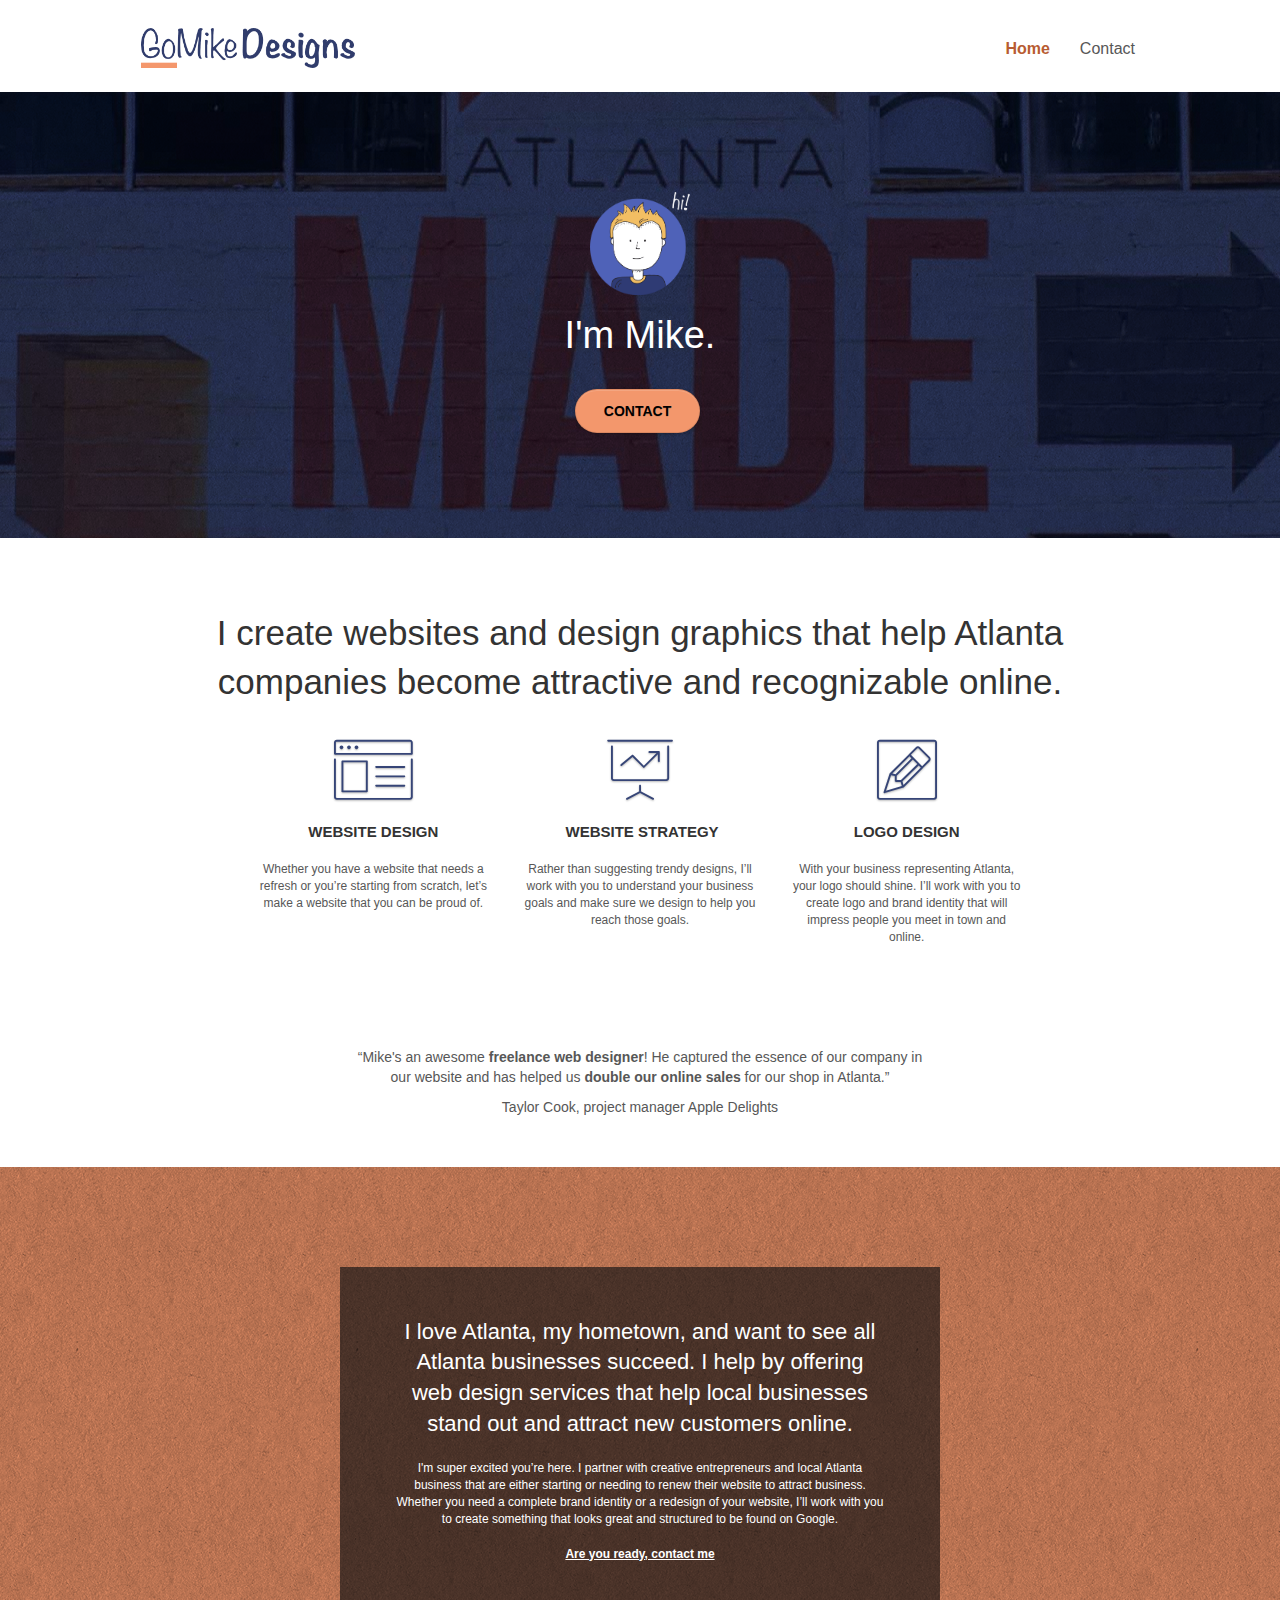
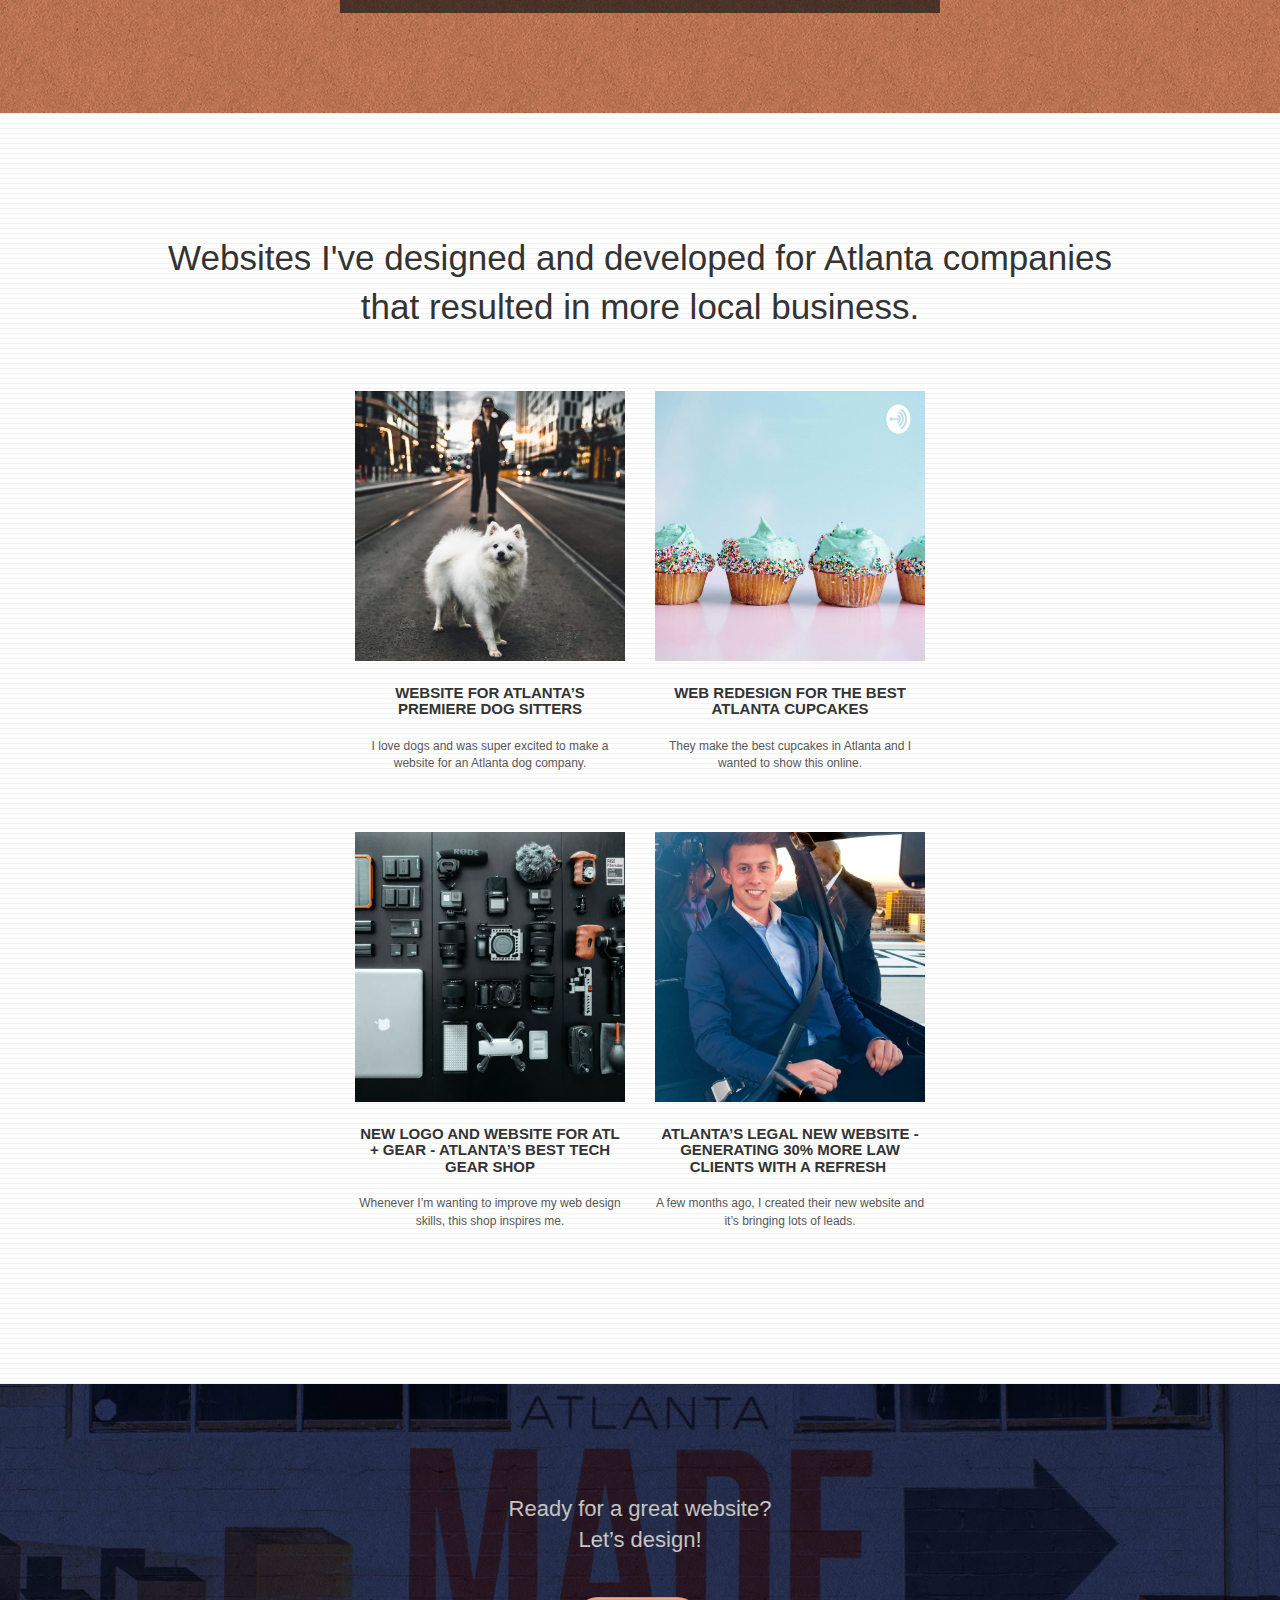
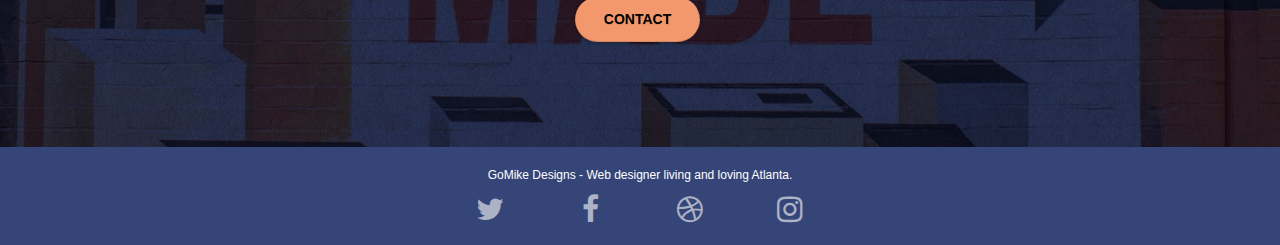
==== index.html @ 34ad8529 "Minifying and defer .js scripts" ====
<!doctype html>
<html lang="en-us">
<head>
    <meta charset="utf-8">
	<title>Freelance Web Developer | Hire near me Atlanta | GoMike Designs</title>
    <meta name="description" content="Looking for an innovative Web Designer in Atlanta. I'm Mike: designing websites, logos, and defining website strategy for local businesses.">
	<meta name="viewport" content="width=device-width, initial-scale=1.0, viewport-fit=cover">
    <meta name="robots"	content="index, follow">
	<link rel="shortcut icon" type="image/png" href="favicon.jpg">
    
	<link rel="stylesheet" type="text/css" href="./css/bootstrap.css">
	<link rel="stylesheet" type="text/css" href="style.min.css">
	<link rel="stylesheet" type="text/css" href="./css/font-awesome.min.css">
	<link rel="stylesheet" type="text/css" href="./css/et-line.css">
	
    <!--<script src="./js/jquery-2.1.0.js"></script>
	<script async src="./js/bootstrap.js"></script>
	<script async src="./js/blocs.js"></script>
	<script async src="./js/jquery.touchSwipe.js"></script>
	<script async src="./js/gmaps.js"></script> -->
	<script defer src="./js/jquery-2.1.0.js"></script>
	<script defer src="./js/bootstrap.js"></script>
	<script defer src="./js/blocs.js"></script>
	<script defer src="./js/jquery.touchSwipe.js"></script>
	<script defer src="./js/gmaps.js"></script>

    
<!-- Analytics -->
 
<!-- Analytics END -->
    
</head>
<body>
<!-- Main container -->
<div class="page-container">
    
<!-- bloc-0 -->
<header class="bloc bgc-white l-bloc " id="bloc-0">
	<div class="container bloc-sm">
		<nav class="navbar row">
			<div class="navbar-header">
				<a class="navbar-brand" href="index.html"><img src="img_after/atlanta-web-design-logo.png" alt="GoMike Designs logo - Home page" height="40" /></a>
				<button id="nav-toggle" type="button" class="ui-navbar-toggle navbar-toggle" data-toggle="collapse" data-target=".navbar-1" aria-controls="bloc-0-navbar" aria-expanded="false" aria-label="Toggle navigation">
					<span class="sr-only">Toggle navigation</span><span class="icon-bar"></span><span class="icon-bar"></span><span class="icon-bar"></span>
				</button>
			</div>
			<div id="bloc-0-navbar" class="collapse navbar-collapse navbar-1 special-dropdown-nav" role="navigation">
				<ul class="site-navigation nav navbar-nav">
					<li>
						<a class="current-page" aria-label="Home" aria-current="page" href="index.html">Home</a>
					</li>
					<li>
					</li>
					<li>
						<a aria-label="Contact" href="contact.html">Contact</a>
					</li>
				</ul>
			</div>
		</nav>
	</div>
</header>
<!-- bloc-0 END -->

<main>
<!-- bloc-1-hero -->
<article class="bloc bgc-dark-slate-blue bg-atlanta-20made-20sign d-bloc bg-t-edge bloc-bg-texture texture-paper b-parallax" id="bloc-1-hero">
	<div class="container bloc-lg">
		<div class="row tight-width-whitespace">
			<div class="col-sm-12">
				<img src="img_after/atlanta-web-designer-mike.png" class="center-block image-resize-mode" width="100" alt="Drawing representing Mike's face with written: hi!" />
				<h1 class="text-center hero-bloc-text tc-white ">
					I'm Mike.
				</h1>
				<div class="text-center">
					<a href="contact.html" class="btn btn-lg btn-clean btn-rd cta-hero btn-atomic-tangerine" id="cta-hero">Contact</a>
				</div>
			</div>
		</div>
	</div>
</article>
<!-- bloc-1-hero END -->


<!-- bloc-2-services -->
<div class="bloc bgc-white l-bloc" id="bloc-2-services">
	<div class="container bloc-md">
		<div class="row">
			<div class="col-sm-12 text-center">
				<h2 class="title">I create websites and design graphics that help Atlanta companies become attractive and recognizable online.</h2>
			</div>
		</div>
		<div class="row voffset-lg med-width-whitespace">
			<div class="col-sm-4">
				<div class="text-center">
					<span class="et-icon-browser sm-shadow icon-dark-slate-blue icons icon-lg"></span>
				</div>
				<h3 class="mg-md text-center service-header">
					Website Design
				</h3>
				<p class="text-center ">
					Whether you have a website that needs a refresh or you&rsquo;re starting from scratch, let&rsquo;s make a website that you can be proud of.
				</p>
			</div>
			<div class="col-sm-4">
				<div class="text-center">
					<span class="et-icon-presentation sm-shadow icon-dark-slate-blue icons icon-lg"></span>
				</div>
				<h3 class="mg-md text-center service-header">
					&nbsp;Website Strategy
				</h3>
				<p class="text-center ">
					Rather than suggesting trendy designs, I&rsquo;ll work with you to understand your business goals and make sure we design to help you reach those goals.<br>
				</p>
			</div>
			<div class="col-sm-4">
				<div class="text-center">
					<span class="et-icon-edit sm-shadow icon-dark-slate-blue icons icon-lg"></span>
				</div>
				<h3 class="mg-md text-center service-header">
					Logo Design
				</h3>
				<p class="text-center ">
					With your business representing Atlanta, your logo should shine. I&rsquo;ll work with you to create logo and brand identity that will impress people you meet in town and online.
				</p>
			</div>
		</div>
		<div class="row voffset-lg voffset">
			<div class="col-xs-12 col-md-8 col-md-offset-2 text-center">
				<figure class="work-quote">
					<blockquote>
						<p>Mike's an awesome <b>freelance web designer</b>! He captured the essence of our company in our website and has helped us <b>double our online sales</b> for our shop in Atlanta.</p>
					</blockquote>
					<figcaption>Taylor Cook, project manager Apple Delights</figcaption>
				</figure>
			</div>
		</div>
	</div>
</div>
<!-- bloc-2-services END -->

<!-- bloc-3-what-i-do -->
<div class="bloc tc-white bgc-atomic-tangerine bloc-bg-texture texture-paper b-parallax bg-atlanta-20made-20sign-20orange d-bloc" id="bloc-3-what-i-do">
	<div class="container bloc-lg">
		<div class="row tight-width-whitespace black-background">
			<div class="col-sm-12">
				<h2 class="mg-md text-center tc-white">
					I love Atlanta, my hometown, and want to see all Atlanta businesses succeed. I help by offering web design services that help local businesses stand out and attract new customers online.<br>
				</h2>
				<p class="text-center white">
					I'm super excited you&rsquo;re here. I partner with creative entrepreneurs and local Atlanta business that are either starting or needing to renew their website to attract business. Whether you need a complete brand identity or a redesign of your website, I&rsquo;ll work with you to create something that looks great and structured to be found on Google.<br><br><a class="ltc-white bold-link" href="contact.html">Are you ready, contact me</a><br>
				</p>
			</div>
		</div>
	</div>
</div>
<!-- bloc-3-what-i-do END -->

<!-- bloc-4-portfolio -->
<div class="bloc bgc-white bg-lines-h2-bg bg-repeat l-bloc" id="bloc-4-portfolio">
	<div class="container bloc-lg">
		<div class="row">
			<div class="col-sm-12 text-center">
				<h2 class="title">Websites I've designed and developed for Atlanta companies that resulted in more local business.</h2>
			</div>
		</div>
		<div class="row tight-width-whitespace portfolio-row">
			<div class="col-sm-6">
				<a href="#" data-lightbox="img_after/portfolio_dog-sitter.jpg" data-gallery-id="gallery-1" data-caption="Website for Atlanta's Premiere dog salon" data-frame="snapshot-lb"><img src="img_after/portfolio_dog-sitter.jpg" class="img-responsive portfolio-thumb" alt="White dog on the middle of the street"/></a>
				<h3 class="mg-md text-center">
					Website for Atlanta&rsquo;s premiere Dog Sitters
				</h3>
				<p class="text-center">
					I love dogs and was super excited to make a website for an Atlanta dog company.
				</p>
			</div>
			<div class="col-sm-6">
				<a href="#" data-lightbox="img_after/portfolio_cupcake.jpg" data-gallery-id="gallery-1" data-caption="Web redesign for the best cupcakes in Atlanta" data-frame="snapshot-lb"><img src="img_after/portfolio_cupcake.jpg" class="img-responsive portfolio-thumb" alt="Various cupcakes in a row"/></a>
				<h3 class="mg-md text-center">
					Web redesign for the best Atlanta&nbsp;cupcakes
				</h3>
				<p class="text-center">
					They make the best cupcakes in Atlanta and I wanted to show this online.
				</p>
			</div>
		</div>
		<div class="row tight-width-whitespace portfolio-row">
			<div class="col-sm-6">
				<a href="#" data-lightbox="img_after/portfolio_tech-shop.jpg" data-gallery-id="gallery-1" data-caption="New logo and website for Atlanta's best tech gear shop" data-frame="snapshot-lb"><img src="img_after/portfolio_tech-shop.jpg" class="img-responsive portfolio-thumb" alt="Various equipments: laptop, cameras, baterries..." /></a>
				<h3 class="mg-md text-center">
					New logo and website for Atl + Gear - Atlanta&rsquo;s best tech gear shop
				</h3>
				<p class="text-center">
					Whenever I&rsquo;m wanting to improve my web design skills, this shop inspires me.
				</p>
			</div>
			<div class="col-sm-6">
				<a href="#" data-lightbox="img_after/portfolio_legal.jpg" data-gallery-id="gallery-1" data-caption="Atlanta's legal website generates 30% more clients after web redesign" data-frame="snapshot-lb"><img src="img_after/portfolio_legal.jpg" class="img-responsive portfolio-thumb" alt="A man sitting in a helicopter" /></a>
				<h3 class="mg-md text-center">
					Atlanta&rsquo;s legal new website - Generating 30% more law clients with a refresh&nbsp;
				</h3>
				<p class="text-center">
					A few months ago, I created their new website and it&rsquo;s bringing lots of leads.
				</p>
			</div>
		</div>
	</div>
</div>
<!-- bloc-4-portfolio END -->


<!-- bloc-5-cta -->
<article class="bloc bgc-dark-slate-blue bg-atlanta-20made-20sign d-bloc bloc-bg-texture texture-paper" id="bloc-5-cta">
	<div class="container bloc-lg">
		<div class="row">
			<h2 class="mg-md text-center tc-white">
				Ready for a great website? <br>Let&rsquo;s design!
			</h2>
			<div class="col-sm-12 text-center">
				<a href="contact.html" class="btn btn-atomic-tangerine btn-clean btn-rd btn-lg cta-hero">Contact</a>
			</div>
		</div>
	</div>
</article>
<!-- bloc-5-cta END -->
</main>

<!-- Footer - bloc-8 -->
<footer class="bloc bgc-dark-slate-blue d-bloc" id="bloc-8">
	<div class="container bloc-sm">
		<div class="row">
			<div class="col-sm-12">
				<p class="text-center white">
					GoMike Designs - Web designer living and loving Atlanta.<br>
				</p>
				<div class="row row-no-gutters social">
					<div class="col-sm-3">
						<div class="text-center">
							<!-- Adding a title attribute to understand icon's meaning -->
							<a class="social" href="#" title="Twitter">
								<!-- The link contains a visually-hidden span of text that provides the name of the link,
									but doesn't show the text by default.
									The icon also has aria-hidden="true" because the icon is more redundant to the link text. -->
								<span class="visually-hidden">Check Mike's Twitter profile</span>
								<span class="fa fa-twitter icon-md" aria-hidden="true"></span>
							</a>
						</div>
					</div>
					<div class="col-sm-3">
						<div class="text-center">
							<a class="social" href="#" title="Facebook">
								<span class="visually-hidden">Check Mike's Facebook profile</span>
								<span class="fa fa-facebook icon-md" aria-hidden="true"></span>
							</a>
						</div>
					</div>
					<div class="col-sm-3">
						<div class="text-center">
							<a class="social" href="#" title="Dribble">
								<span class="visually-hidden">Check Mike's Dribble profile</span>
								<span class="fa fa-dribbble icon-md" aria-hidden="true"></span>
							</a>
						</div>
					</div>
					<div class="col-sm-3">
						<div class="text-center">
							<a class="social" href="#" title="Instagram">
								<span class="visually-hidden">Check Mike's Instagram profile</span>
								<span class="fa fa-instagram icon-md" aria-hidden="true"></span>
							</a>
						</div>
					</div>
				</div>
			</div>
		</div>
	</div>
</footer>
<!-- Footer - bloc-8 END -->

</div>
<!-- Main container END -->
    

</body>
</html>
---- style.min.css ----
body{margin:0;padding:0;background:#FFF;overflow-x:hidden;-webkit-font-smoothing:antialiased;-moz-osx-font-smoothing:grayscale}a,button{transition:all .3s ease-in-out;outline:none!important}a:hover{text-decoration:none;cursor:pointer}#page-loading-blocs-notifaction{position:fixed;top:0;bottom:0;width:100%;z-index:100000;background:#FFF url(img/pageload-spinner.gif) no-repeat center center}.bloc{width:100%;clear:both;background:50% 50% no-repeat;padding:0 50px;-webkit-background-size:cover;-moz-background-size:cover;-o-background-size:cover;background-size:cover;position:relative}.bloc .container{padding-left:0;padding-right:0}.bloc-lg{padding:100px 50px}.bloc-md{padding:50px}.bloc-sm{padding:20px 50px}.bg-center,.bg-l-edge,.bg-r-edge,.bg-t-edge,.bg-b-edge,.bg-tl-edge,.bg-bl-edge,.bg-tr-edge,.bg-br-edge,.bg-repeat{-webkit-background-size:auto!important;-moz-background-size:auto!important;-o-background-size:auto!important;background-size:auto!important}.bg-repeat{background:repeat}.bg-t-edge{background:top no-repeat}.bloc-bg-texture::before{content:"";background-size:2px 2px;position:absolute;top:0;bottom:0;left:0;right:0}.texture-paper::before{background:url(img_after/texture-paper.png);background-size:280px 280px}.b-parallax{background-attachment:fixed}.d-bloc{color:rgba(255,255,255,.7)}.d-bloc button:hover{color:rgba(255,255,255,.9)}.d-bloc .icon-round,.d-bloc .icon-square,.d-bloc .icon-rounded,.d-bloc .icon-semi-rounded-a,.d-bloc .icon-semi-rounded-b{border-color:rgba(255,255,255,.9)}.d-bloc .divider-h span{border-color:rgba(255,255,255,.2)}.d-bloc .a-btn,.d-bloc .navbar a,.d-bloc .navbar-brand,.d-bloc a .icon-sm,.d-bloc a .icon-md,.d-bloc a .icon-lg,.d-bloc a .icon-xl,.d-bloc h1 a,.d-bloc h2 a,.d-bloc h3 a,.d-bloc h4 a,.d-bloc h5 a,.d-bloc h6 a,.d-bloc p a{color:rgba(255,255,255,.6)}.d-bloc .a-btn:hover,.d-bloc .navbar a:hover,.d-bloc .navbar-brand:hover,.d-bloc a:hover .icon-sm,.d-bloc a:hover .icon-md,.d-bloc a:hover .icon-lg,.d-bloc a:hover .icon-xl,.d-bloc h1 a:hover,.d-bloc h2 a:hover,.d-bloc h3 a:hover,.d-bloc h4 a:hover,.d-bloc h5 a:hover,.d-bloc h6 a:hover,.d-bloc p a:hover{color:rgba(255,255,255,1)}.d-bloc .navbar-toggle .icon-bar{background:rgba(255,255,255,1)}.d-bloc .btn-wire,.d-bloc .btn-wire:hover{color:rgba(255,255,255,1);border-color:rgba(255,255,255,1)}.d-bloc .panel{color:rgba(0,0,0,.5)}.d-bloc .panel button:hover{color:rgba(0,0,0,.7)}.d-bloc .panel icon{border-color:rgba(0,0,0,.7)}.d-bloc .panel .divider-h span{border-color:rgba(0,0,0,.1)}.d-bloc .panel .a-btn{color:rgba(0,0,0,.6)}.d-bloc .panel .a-btn:hover{color:rgba(0,0,0,1)}.d-bloc .panel .btn-wire,.d-bloc .panel .btn-wire:hover{color:rgba(0,0,0,.7);border-color:rgba(0,0,0,.3)}.d-bloc .panel,.l-bloc{color:rgba(0,0,0,.5)}.d-bloc .panel button:hover,.l-bloc button:hover{color:rgba(0,0,0,.7)}.l-bloc .icon-round,.l-bloc .icon-square,.l-bloc .icon-rounded,.l-bloc .icon-semi-rounded-a,.l-bloc .icon-semi-rounded-b{border-color:rgba(0,0,0,.7)}.d-bloc .panel .divider-h span,.l-bloc .divider-h span{border-color:rgba(0,0,0,.1)}.d-bloc .panel .a-btn,.l-bloc .a-btn,.l-bloc .navbar a,.l-bloc .navbar-brand,.l-bloc a .icon-sm,.l-bloc a .icon-md,.l-bloc a .icon-lg,.l-bloc a .icon-xl,.l-bloc h1 a,.l-bloc h2 a,.l-bloc h3 a,.l-bloc h4 a,.l-bloc h5 a,.l-bloc h6 a,.l-bloc p a{color:rgba(0,0,0,.6)}.d-bloc .panel .a-btn:hover,.l-bloc .a-btn:hover,.l-bloc .navbar a:hover,.l-bloc .navbar-brand:hover,.l-bloc a:hover .icon-sm,.l-bloc a:hover .icon-md,.l-bloc a:hover .icon-lg,.l-bloc a:hover .icon-xl,.l-bloc h1 a:hover,.l-bloc h2 a:hover,.l-bloc h3 a:hover,.l-bloc h4 a:hover,.l-bloc h5 a:hover,.l-bloc h6 a:hover,.l-bloc p a:hover{color:rgba(0,0,0,1)}.l-bloc .navbar-toggle .icon-bar{color:rgba(0,0,0,.6)}.d-bloc .panel .btn-wire,.d-bloc .panel .btn-wire:hover,.l-bloc .btn-wire,.l-bloc .btn-wire:hover{color:rgba(0,0,0,.7);border-color:rgba(0,0,0,.3)}.voffset{margin-top:30px}.voffset-lg{margin-top:80px}.row-no-gutters{margin-right:0;margin-left:0}.row.row-no-gutters>[class^="col-"],.row.row-no-gutters>[class*=" col-"]{padding-right:0;padding-left:0}.navbar{margin-bottom:0;z-index:1}.navbar-brand{height:auto;padding:3px 15px;font-size:25px;font-weight:400;font-weight:600;line-height:44px}.navbar-brand img{max-height:200px;margin:0 5px 0 0;display:inline}.navbar-brand img[src$=svg]{min-width:100px}.nav-center .navbar-brand img{margin:0}.navbar .nav{padding-top:2px;margin-right:-16px;float:right;z-index:1}.nav>li{float:left;margin-top:4px;font-size:16px}.navbar-nav .open .dropdown-menu>li>a{text-align:inherit}.navbar-toggle{margin:10px 10px 0 0;border:0}.navbar-toggle:hover{background:transparent!important}.navbar-toggle .icon-bar{background-color:rgba(0,0,0,.5);width:26px}.nav-invert .navbar .nav{float:left}.nav-invert .navbar-header,.nav-invert .navbar-brand{float:right;position:relative;z-index:2}@media (min-width:768px){.site-navigation{position:absolute;top:50%;right:20px;transform:translate(0,-50%);-webkit-transform:translateY(-50%)}.nav>li .dropdown-menu a,.nav>li .dropdown-menu a:hover{color:#484848}.nav-invert .site-navigation{left:0;right:0}.nav-center{text-align:center}.nav-center .navbar-header{width:100%}.nav-center .navbar-header,.nav-center .navbar-brand,.nav-center .nav>li{float:none;display:inline-block}.nav-center .site-navigation{position:relative;width:100%;right:0;margin-right:0;margin-top:20px}.nav-center.mini-nav .navbar-toggle{float:none;margin:10px auto 0}}.nav>li>.dropdown a{background:none!important;display:block;padding:14px 15px}nav .caret{margin:0 5px}.dropdown-menu .dropdown-menu{top:-8px;left:100%}.dropdown-menu .dropmenu-flow-right{top:100%;left:0;margin-left:-1px;border-top-left-radius:0;border-top-right-radius:0}.dropdown-menu .dropdown span{border:4px solid #000;border-top-color:transparent;border-right-color:transparent;border-bottom-color:transparent;margin:6px -5px 0 0!important;float:right}.mg-md{margin-top:10px;margin-bottom:20px}.mg-lg{margin-top:10px;margin-bottom:40px}.btn{margin:0 5px 5px 0}.btn.pull-right{margin:0 0 5px 5px}.btn-d,.btn-d:hover,.btn-d:focus{color:#FFF;background:rgba(0,0,0,.3)}button{outline:none!important}.btn-rd{border-radius:40px}.btn-clean{border:1px solid rgba(0,0,0,.08);border-bottom-color:rgba(0,0,0,.1);text-shadow:0 1px 0 rgba(0,0,1,.1);box-shadow:0 1px 3px rgba(0,0,1,.25),inset 0 1px 0 0 rgba(255,255,255,.15)}.icon-md{font-size:30px!important}.icon-lg{font-size:60px!important}.sm-shadow{text-shadow:0 1px 2px rgba(0,0,0,.3)}.panel-sq,.panel-sq .panel-heading,.panel-sq .panel-footer{border-radius:0}.panel-rd{border-radius:30px}.panel-rd .panel-heading{border-radius:29px 29px 0 0}.panel-rd .panel-footer{border-radius:0 0 29px 29px}.form-control{border-color:rgba(0,0,0,.1);box-shadow:none}.scrollToTop{width:40px;height:40px;position:fixed;bottom:20px;right:20px;opacity:0;z-index:500;transition:all .3s ease-in-out}.scrollToTop span{margin-top:6px}.showScrollTop{font-size:14px;opacity:1}a[data-lightbox]{position:relative;display:block;text-align:center}a[data-lightbox]:hover::before,a[data-lightbox]:focus::before{content:"+";font-family:"HelveticaNeue-Light","Helvetica Neue Light","Helvetica Neue",Helvetica,Arial;font-size:32px;width:50px;height:50px;margin-left:-25px;border-radius:50%;background:rgba(0,0,0,.6);color:#FFF;font-weight:100;z-index:1;position:absolute;top:50%;transform:translateY(-50%);-webkit-transform:translateY(-50%)}a[data-lightbox]:hover img,a[data-lightbox]:focus img{opacity:.6;-webkit-animation-fill-mode:none;animation-fill-mode:none}#lightbox-modal{display:flex;align-items:center}#lightbox-modal .modal-dialog{width:90%;max-width:900px;margin:0 auto 0}#lightbox-modal .modal-dialog img{max-height:90vh;margin:0 auto}.lightbox-caption{padding:20px;color:#FFF;background:rgba(0,0,0,.5);position:absolute;left:15px;right:15px;bottom:5px}.close-lightbox{color:#FFF;font-size:30px;position:absolute;top:20px;right:20px;z-index:20;background:rgba(0,0,0,.5);border:none;line-height:30px;padding:0 9px 5px;opacity:.3}.close-lightbox:hover,.next-lightbox:hover,.prev-lightbox:hover .close-lightbox:focus,.next-lightbox:focus,.prev-lightbox:focus{opacity:1;color:#FFF}.next-lightbox,.prev-lightbox{font-size:20px;color:rgba(255,255,255,.9);background:rgba(0,0,0,.5);transition:all .2s ease-in-out;position:absolute;top:45%;z-index:1;opacity:.4}.next-lightbox{padding:6px 8px 1px 13px;right:25px}.prev-lightbox{padding:6px 13px 1px 10px;left:25px}.snapshot-lb .modal-body{padding-bottom:45px}.snapshot-lb .lightbox-caption{padding:0;color:rgba(0,0,0,.5);background:none}h1,h3,h4,h5,h6,p,label,figcaption,.btn,a{font-family:"helvetica";font-weight:400;color:#575757!important}h2{color:#333}.container{max-width:1000px}.hero-bloc-text{font-size:38px}.hero-bloc-text-sub{font-size:36px}.statement-bloc-text{line-height:26px;font-style:italic;font-size:20px;text-align:center;font-weight:lighter;max-width:520px;margin:auto auto auto auto}p{font-size:12px}.tight-width-whitespace{max-width:600px;margin:auto auto auto auto}.h1{font-size:20px;font-family:"Open Sans"}.cta-hero{margin-top:22px;color:#FFFFFF!important;text-transform:uppercase;padding:12px 28px 12px 28px;font-size:1em;font-weight:700}.social{max-width:400px;margin:auto auto auto auto}h2{font-size:22px;line-height:1.4em}h3{font-size:15px;text-transform:uppercase;font-weight:700;color:#333333!important}.med-width-whitespace{max-width:800px;margin:auto auto auto auto;box-shadow:0 0 0 #000}h1{color:#333333!important}h4{color:#333333!important}.icons{margin-bottom:14px;margin-top:24px}.white{color:#FFFFFF!important}.portfolio-thumb{margin-bottom:24px}.portfolio-row{margin-bottom:44px;margin-top:50px}.avatar{box-shadow:0 4px 9px rgba(0,0,0,.3)}.black-background{background-color:rgba(35,31,32,.7);padding:40px 40px 40px 40px}.bold-link{font-weight:900;text-decoration:underline!important}.service-header{font-size:15px;font-weight:700;text-transform:uppercase}.bgc-white{background-color:#FFF}.bgc-dark-slate-blue{background-color:#364577}.bgc-atomic-tangerine{background-color:#F3976C}.tc-white{color:#FFFFFF!important}.btn-atomic-tangerine{background:#F3976C;color:black!important}.btn-atomic-tangerine:hover,.btn-atomic-tangerine:focus{background:#B85C31!important;color:#FFFFFF!important}.ltc-white{color:#FFFFFF!important}.ltc-white:hover,.ltc-white:focus{color:#cccccc!important}.ltc-atomic-tangerine{color:#B85C31!important;font-weight:600}.ltc-atomic-tangerine:hover,.ltc-atomic-tangerine:focus{color:#c27956!important}.icon-dark-slate-blue{color:#364577!important;border-color:#364577!important}.bg-dots-bg{background-image:url(img_after/dots-bg.png)}.bg-lines-h2-bg{background-image:url(img_after/lines-h2-bg.png)}.bg-atlanta-20made-20sign{background-image:url(img_after/atlanta%20made%20sign.jpg)}.bg-atlanta-20made-20sign-20orange{background-image:url(img_after/atlanta%20made%20sign%20orange.jpg)}@media (max-width:1024px){.bloc{padding-left:20px;padding-right:20px}.bloc.full-width-bloc,.bloc-tile-2.full-width-bloc .container,.bloc-tile-3.full-width-bloc .container,.bloc-tile-4.full-width-bloc .container{padding-left:0;padding-right:0}}@media (max-width:992px) and (min-width:768px){.navbar .nav{max-width:80%}.nav-center.navbar .nav{max-width:100%}}@media only screen and (min-width:768px) and (max-width:1024px) and (orientation:landscape){.b-parallax{background-attachment:scroll}}@media only screen and (min-width:1024px) and (max-width:1366px) and (-webkit-min-device-pixel-ratio:1.5){.b-parallax{background-attachment:scroll}}@media (max-width:991px){.container{width:100%}.b-parallax{background-attachment:scroll}.page-container,#hero-bloc{overflow-x:hidden;position:relative}.bloc{padding-left:env(safe-area-inset-left);padding-right:env(safe-area-inset-right)}.bloc-group,.bloc-group .bloc{display:block;width:100%}.bloc-fill-screen .fill-bloc-top-edge,.bloc-fill-screen .fill-bloc-bottom-edge{padding:0 20px;padding-left:env(safe-area-inset-left);padding-right:env(safe-area-inset-right)}}@media (max-width:767px){.page-container{overflow-x:hidden;position:relative}h1,h2,h3,h4,h5,h6,p,#disqus_thread{padding-left:10px!important;padding-right:10px!important}.b-parallax{background-attachment:scroll}.navbar .nav{padding-top:0;border-top:1px solid rgba(0,0,0,.2);float:none!important}.navbar.row{margin-left:0;margin-right:0}.site-navigation{position:inherit;transform:none;-webkit-transform:none;-ms-transform:none}.nav>li{margin-top:0;border-bottom:1px solid rgba(0,0,0,.1);background:rgba(0,0,0,.05);text-align:left;padding-left:15px;width:100%}.nav>li:hover{background:rgba(0,0,0,.08)}.dropdown .dropdown a .caret{float:none;margin:5px 0 0 10px!important;border:4px solid #000;border-bottom-color:transparent;border-right-color:transparent;border-left-color:transparent}#hero-bloc .navbar .nav{background:rgba(0,0,0,.8)}#hero-bloc .navbar .nav a{color:rgba(255,255,255,.6)}.hero{padding:50px 0}.hero-nav{left:-1px;right:-1px}.navbar-collapse{padding:0;overflow-x:hidden;-webkit-box-shadow:none;box-shadow:none}.navbar-brand img{max-height:40px;width:auto}.nav-invert .navbar-header{float:none;width:100%}.nav-invert .navbar-toggle{float:left;margin-left:10px}.bloc{padding-left:0;padding-right:0}.bloc-xxl,.bloc-xl,.bloc-lg{padding:40px 0}.bloc-sm,.bloc-md{padding-left:0;padding-right:0}.bloc-tile-2 .container,.bloc-tile-3 .container,.bloc-tile-4 .container,.bloc-fill-screen .fill-bloc-top-edge,.bloc-fill-screen .fill-bloc-bottom-edge{padding-left:0;padding-right:0}.a-block{padding:0 10px}.btn-dwn{display:none}.voffset{margin-top:5px}.voffset-md{margin-top:20px}.voffset-lg{margin-top:30px}form{padding:5px}.close-lightbox{display:inline-block}.blocsapp-device-iphone5{background-size:216px 425px;padding-top:60px;width:216px;height:425px}.blocsapp-device-iphone5 img{width:180px;height:320px}}@media (max-width:400px){.bloc{padding-left:0;padding-right:0}}@media (max-width:767px){.bloc-mob-center-text{text-align:center}}.visually-hidden{clip:rect(1px,1px,1px,1px);height:1px;overflow:hidden;position:absolute;white-space:nowrap;width:1px}.title{font-size:35px}blockquote p{font-size:14px}blockquote{quotes:"\201C" "\201D" "\2018" "\2019";margin:0;border:none}blockquote p::before{content:open-quote}blockquote p::after{content:close-quote}.work-quote{margin:0 16px}.current-page{color:#B85C31!important;font-weight:600}a:focus{background-color:rgba(184,92,49,.5)}
---- css/et-line.css ----
@font-face {
    font-family: et-line;
    src: url(../fonts/et-line.eot);
    src: url(../fonts/et-line.eot?#iefix) format('embedded-opentype'), url(../fonts/et-line.woff) format('woff'), url(../fonts/et-line.ttf) format('truetype'), url(../fonts/et-line.svg#et-line) format('svg');
    font-weight: 400;
    font-style: normal
}

.et-icon-adjustments,
.et-icon-alarmclock,
.et-icon-anchor,
.et-icon-aperture,
.et-icon-attachment,
.et-icon-bargraph,
.et-icon-basket,
.et-icon-beaker,
.et-icon-bike,
.et-icon-book-open,
.et-icon-briefcase,
.et-icon-browser,
.et-icon-calendar,
.et-icon-camera,
.et-icon-caution,
.et-icon-chat,
.et-icon-circle-compass,
.et-icon-clipboard,
.et-icon-clock,
.et-icon-cloud,
.et-icon-compass,
.et-icon-desktop,
.et-icon-dial,
.et-icon-document,
.et-icon-documents,
.et-icon-download,
.et-icon-dribbble,
.et-icon-edit,
.et-icon-envelope,
.et-icon-expand,
.et-icon-facebook,
.et-icon-flag,
.et-icon-focus,
.et-icon-gears,
.et-icon-genius,
.et-icon-gift,
.et-icon-global,
.et-icon-globe,
.et-icon-googleplus,
.et-icon-grid,
.et-icon-happy,
.et-icon-hazardous,
.et-icon-heart,
.et-icon-hotairballoon,
.et-icon-hourglass,
.et-icon-key,
.et-icon-laptop,
.et-icon-layers,
.et-icon-lifesaver,
.et-icon-lightbulb,
.et-icon-linegraph,
.et-icon-linkedin,
.et-icon-lock,
.et-icon-magnifying-glass,
.et-icon-map,
.et-icon-map-pin,
.et-icon-megaphone,
.et-icon-mic,
.et-icon-mobile,
.et-icon-newspaper,
.et-icon-notebook,
.et-icon-paintbrush,
.et-icon-paperclip,
.et-icon-pencil,
.et-icon-phone,
.et-icon-picture,
.et-icon-pictures,
.et-icon-piechart,
.et-icon-presentation,
.et-icon-pricetags,
.et-icon-printer,
.et-icon-profile-female,
.et-icon-profile-male,
.et-icon-puzzle,
.et-icon-quote,
.et-icon-recycle,
.et-icon-refresh,
.et-icon-ribbon,
.et-icon-rss,
.et-icon-sad,
.et-icon-scissors,
.et-icon-scope,
.et-icon-search,
.et-icon-shield,
.et-icon-speedometer,
.et-icon-strategy,
.et-icon-streetsign,
.et-icon-tablet,
.et-icon-target,
.et-icon-telescope,
.et-icon-toolbox,
.et-icon-tools,
.et-icon-tools-2,
.et-icon-trophy,
.et-icon-tumblr,
.et-icon-twitter,
.et-icon-upload,
.et-icon-video,
.et-icon-wallet,
.et-icon-wine {
    font-family: et-line;
    speak: none;
    font-style: normal;
    font-weight: 400;
    font-variant: normal;
    text-transform: none;
    line-height: 1;
    -webkit-font-smoothing: antialiased;
    -moz-osx-font-smoothing: grayscale;
    display: inline-block
}

.et-icon-mobile:before {
    content: "\e000"
}

.et-icon-laptop:before {
    content: "\e001"
}

.et-icon-desktop:before {
    content: "\e002"
}

.et-icon-tablet:before {
    content: "\e003"
}

.et-icon-phone:before {
    content: "\e004"
}

.et-icon-document:before {
    content: "\e005"
}

.et-icon-documents:before {
    content: "\e006"
}

.et-icon-search:before {
    content: "\e007"
}

.et-icon-clipboard:before {
    content: "\e008"
}

.et-icon-newspaper:before {
    content: "\e009"
}

.et-icon-notebook:before {
    content: "\e00a"
}

.et-icon-book-open:before {
    content: "\e00b"
}

.et-icon-browser:before {
    content: "\e00c"
}

.et-icon-calendar:before {
    content: "\e00d"
}

.et-icon-presentation:before {
    content: "\e00e"
}

.et-icon-picture:before {
    content: "\e00f"
}

.et-icon-pictures:before {
    content: "\e010"
}

.et-icon-video:before {
    content: "\e011"
}

.et-icon-camera:before {
    content: "\e012"
}

.et-icon-printer:before {
    content: "\e013"
}

.et-icon-toolbox:before {
    content: "\e014"
}

.et-icon-briefcase:before {
    content: "\e015"
}

.et-icon-wallet:before {
    content: "\e016"
}

.et-icon-gift:before {
    content: "\e017"
}

.et-icon-bargraph:before {
    content: "\e018"
}

.et-icon-grid:before {
    content: "\e019"
}

.et-icon-expand:before {
    content: "\e01a"
}

.et-icon-focus:before {
    content: "\e01b"
}

.et-icon-edit:before {
    content: "\e01c"
}

.et-icon-adjustments:before {
    content: "\e01d"
}

.et-icon-ribbon:before {
    content: "\e01e"
}

.et-icon-hourglass:before {
    content: "\e01f"
}

.et-icon-lock:before {
    content: "\e020"
}

.et-icon-megaphone:before {
    content: "\e021"
}

.et-icon-shield:before {
    content: "\e022"
}

.et-icon-trophy:before {
    content: "\e023"
}

.et-icon-flag:before {
    content: "\e024"
}

.et-icon-map:before {
    content: "\e025"
}

.et-icon-puzzle:before {
    content: "\e026"
}

.et-icon-basket:before {
    content: "\e027"
}

.et-icon-envelope:before {
    content: "\e028"
}

.et-icon-streetsign:before {
    content: "\e029"
}

.et-icon-telescope:before {
    content: "\e02a"
}

.et-icon-gears:before {
    content: "\e02b"
}

.et-icon-key:before {
    content: "\e02c"
}

.et-icon-paperclip:before {
    content: "\e02d"
}

.et-icon-attachment:before {
    content: "\e02e"
}

.et-icon-pricetags:before {
    content: "\e02f"
}

.et-icon-lightbulb:before {
    content: "\e030"
}

.et-icon-layers:before {
    content: "\e031"
}

.et-icon-pencil:before {
    content: "\e032"
}

.et-icon-tools:before {
    content: "\e033"
}

.et-icon-tools-2:before {
    content: "\e034"
}

.et-icon-scissors:before {
    content: "\e035"
}

.et-icon-paintbrush:before {
    content: "\e036"
}

.et-icon-magnifying-glass:before {
    content: "\e037"
}

.et-icon-circle-compass:before {
    content: "\e038"
}

.et-icon-linegraph:before {
    content: "\e039"
}

.et-icon-mic:before {
    content: "\e03a"
}

.et-icon-strategy:before {
    content: "\e03b"
}

.et-icon-beaker:before {
    content: "\e03c"
}

.et-icon-caution:before {
    content: "\e03d"
}

.et-icon-recycle:before {
    content: "\e03e"
}

.et-icon-anchor:before {
    content: "\e03f"
}

.et-icon-profile-male:before {
    content: "\e040"
}

.et-icon-profile-female:before {
    content: "\e041"
}

.et-icon-bike:before {
    content: "\e042"
}

.et-icon-wine:before {
    content: "\e043"
}

.et-icon-hotairballoon:before {
    content: "\e044"
}

.et-icon-globe:before {
    content: "\e045"
}

.et-icon-genius:before {
    content: "\e046"
}

.et-icon-map-pin:before {
    content: "\e047"
}

.et-icon-dial:before {
    content: "\e048"
}

.et-icon-chat:before {
    content: "\e049"
}

.et-icon-heart:before {
    content: "\e04a"
}

.et-icon-cloud:before {
    content: "\e04b"
}

.et-icon-upload:before {
    content: "\e04c"
}

.et-icon-download:before {
    content: "\e04d"
}

.et-icon-target:before {
    content: "\e04e"
}

.et-icon-hazardous:before {
    content: "\e04f"
}

.et-icon-piechart:before {
    content: "\e050"
}

.et-icon-speedometer:before {
    content: "\e051"
}

.et-icon-global:before {
    content: "\e052"
}

.et-icon-compass:before {
    content: "\e053"
}

.et-icon-lifesaver:before {
    content: "\e054"
}

.et-icon-clock:before {
    content: "\e055"
}

.et-icon-aperture:before {
    content: "\e056"
}

.et-icon-quote:before {
    content: "\e057"
}

.et-icon-scope:before {
    content: "\e058"
}

.et-icon-alarmclock:before {
    content: "\e059"
}

.et-icon-refresh:before {
    content: "\e05a"
}

.et-icon-happy:before {
    content: "\e05b"
}

.et-icon-sad:before {
    content: "\e05c"
}

.et-icon-facebook:before {
    content: "\e05d"
}

.et-icon-twitter:before {
    content: "\e05e"
}

.et-icon-googleplus:before {
    content: "\e05f"
}

.et-icon-rss:before {
    content: "\e060"
}

.et-icon-tumblr:before {
    content: "\e061"
}

.et-icon-linkedin:before {
    content: "\e062"
}

.et-icon-dribbble:before {
    content: "\e063"
}
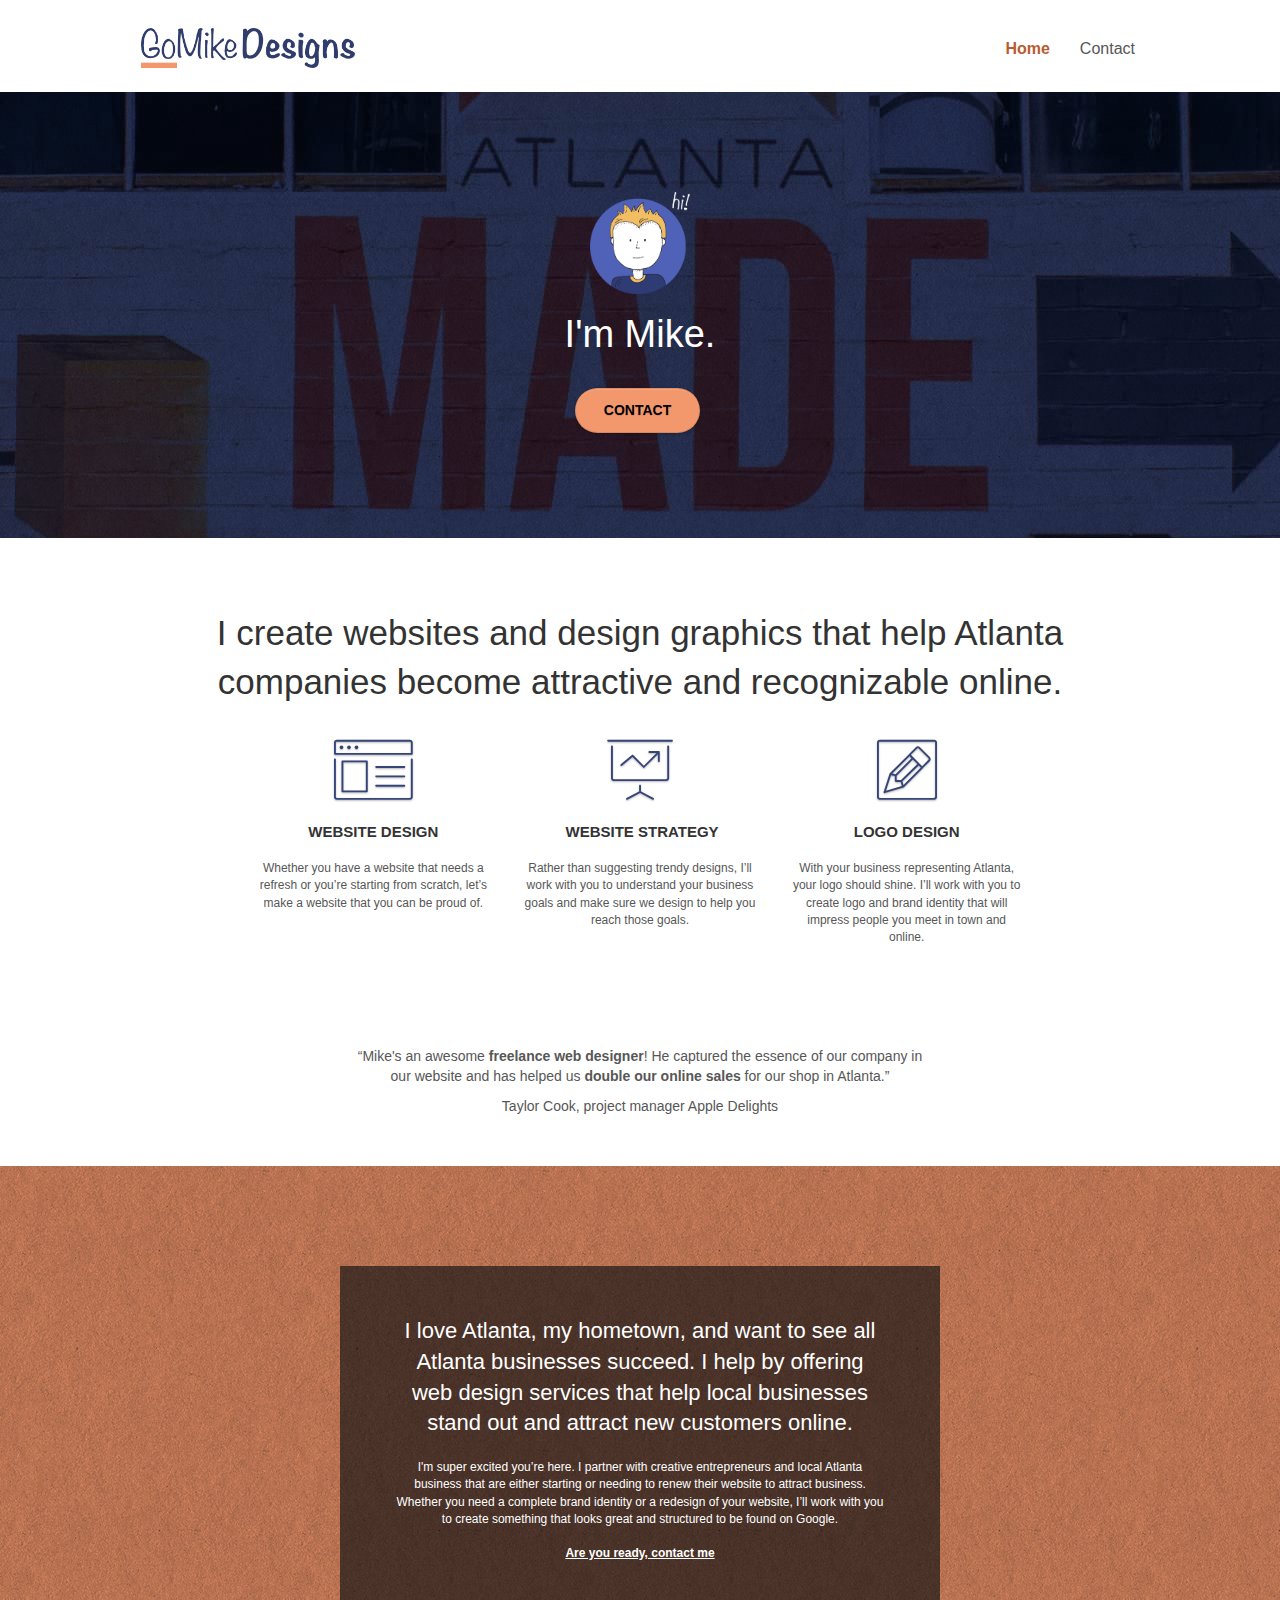
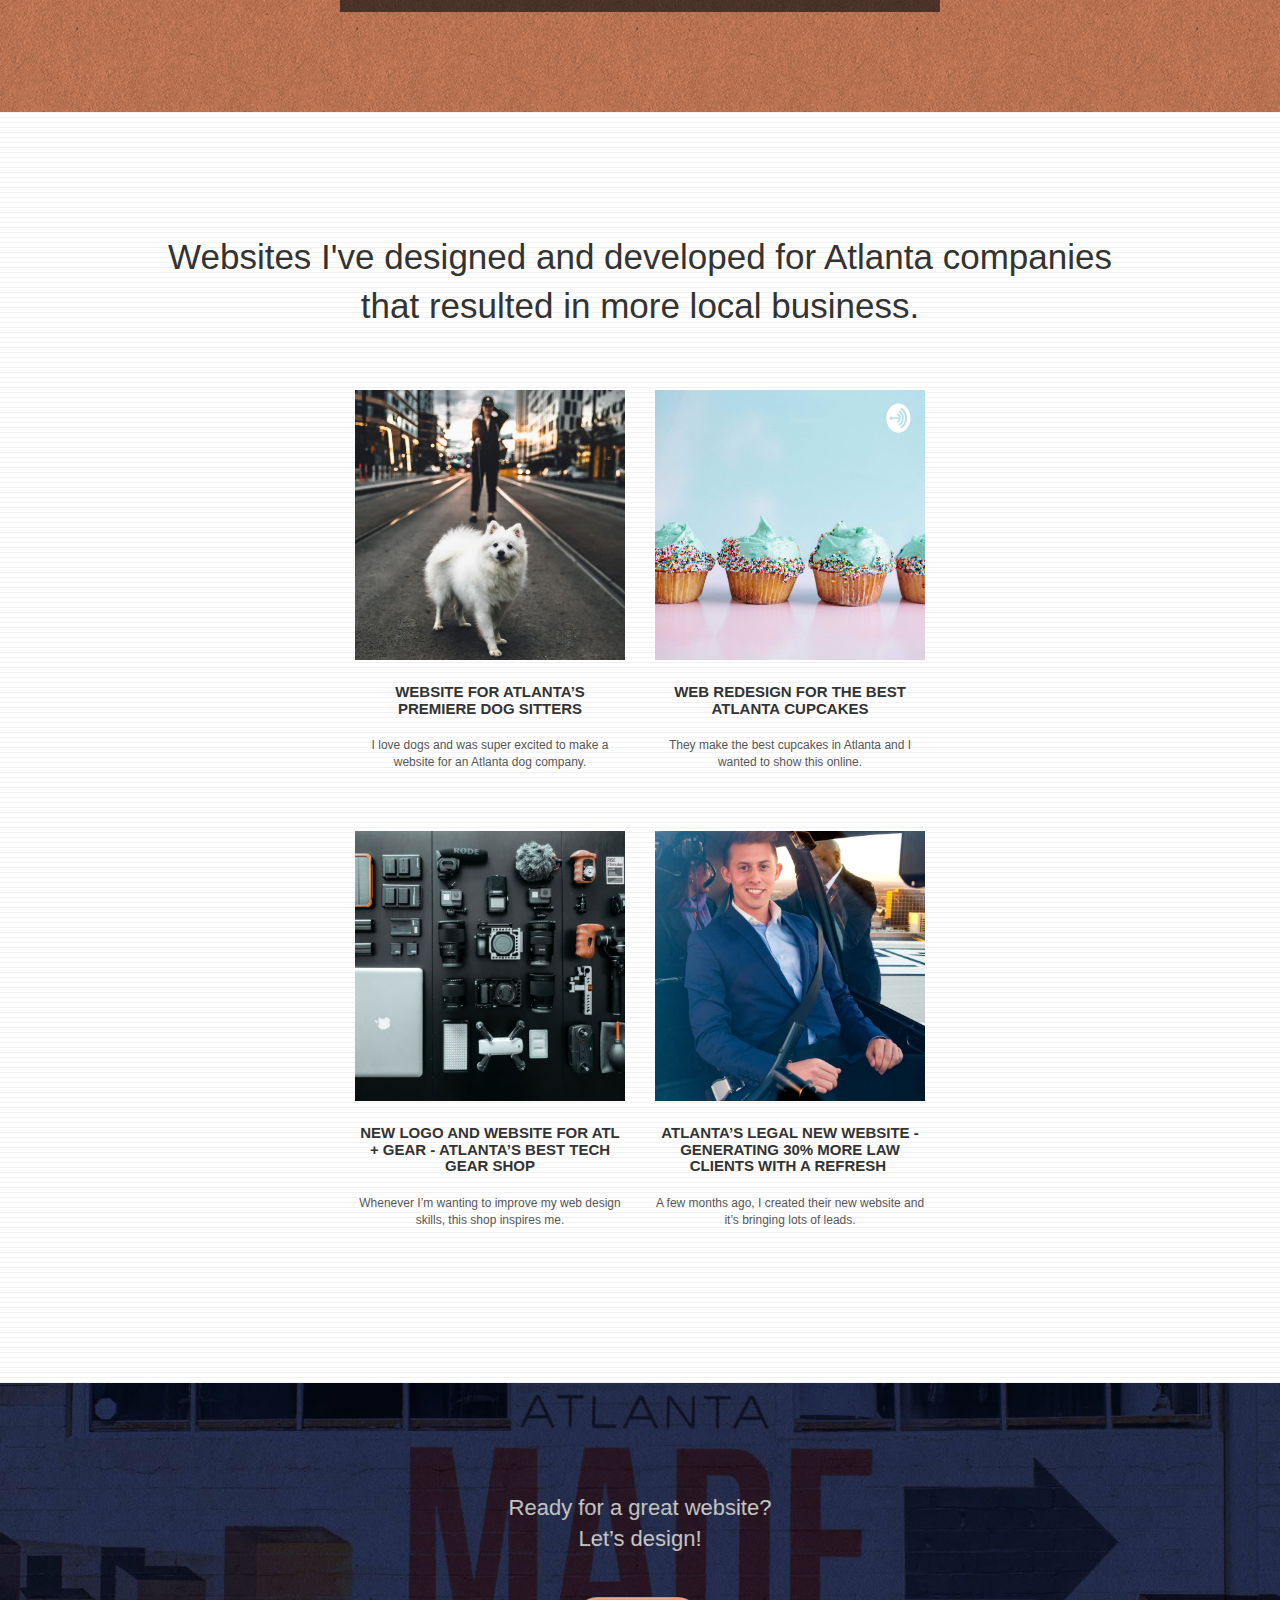
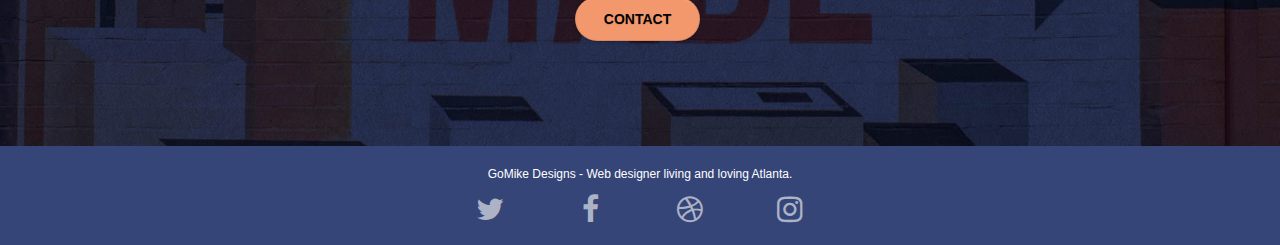
==== commit d834b4fb: "New mentor suggestions" ====
--- a/index.html
+++ b/index.html
@@ -18,11 +18,7 @@
 	<script async src="./js/blocs.js"></script>
 	<script async src="./js/jquery.touchSwipe.js"></script>
 	<script async src="./js/gmaps.js"></script> -->
-	<script defer src="./js/jquery-2.1.0.js"></script>
-	<script defer src="./js/bootstrap.js"></script>
-	<script defer src="./js/blocs.js"></script>
-	<script defer src="./js/jquery.touchSwipe.js"></script>
-	<script defer src="./js/gmaps.js"></script>
+	
 
     
 <!-- Analytics -->
@@ -39,7 +35,7 @@
 	<div class="container bloc-sm">
 		<nav class="navbar row">
 			<div class="navbar-header">
-				<a class="navbar-brand" href="index.html"><img src="img_after/atlanta-web-design-logo.png" alt="GoMike Designs logo - Home page" height="40" /></a>
+				<a class="navbar-brand" href="index.html"><img src="img_after/atlanta-web-design-logo.png" alt="GoMike Designs logo - Home page" width="214" height="40" /></a>
 				<button id="nav-toggle" type="button" class="ui-navbar-toggle navbar-toggle" data-toggle="collapse" data-target=".navbar-1" aria-controls="bloc-0-navbar" aria-expanded="false" aria-label="Toggle navigation">
 					<span class="sr-only">Toggle navigation</span><span class="icon-bar"></span><span class="icon-bar"></span><span class="icon-bar"></span>
 				</button>
@@ -67,7 +63,7 @@
 	<div class="container bloc-lg">
 		<div class="row tight-width-whitespace">
 			<div class="col-sm-12">
-				<img src="img_after/atlanta-web-designer-mike.png" class="center-block image-resize-mode" width="100" alt="Drawing representing Mike's face with written: hi!" />
+				<img src="img_after/atlanta-web-designer-mike.png" class="center-block image-resize-mode" width="100" height="102" alt="Drawing representing Mike's face with written: hi!" />
 				<h1 class="text-center hero-bloc-text tc-white ">
 					I'm Mike.
 				</h1>
@@ -165,7 +161,7 @@
 		</div>
 		<div class="row tight-width-whitespace portfolio-row">
 			<div class="col-sm-6">
-				<a href="#" data-lightbox="img_after/portfolio_dog-sitter.jpg" data-gallery-id="gallery-1" data-caption="Website for Atlanta's Premiere dog salon" data-frame="snapshot-lb"><img src="img_after/portfolio_dog-sitter.jpg" class="img-responsive portfolio-thumb" alt="White dog on the middle of the street"/></a>
+				<a href="#" data-lightbox="img_after/portfolio_dog-sitter.jpg" data-gallery-id="gallery-1" data-caption="Website for Atlanta's Premiere dog salon" data-frame="snapshot-lb"><img src="img_after/portfolio_dog-sitter.jpg" class="img-responsive portfolio-thumb" width="1000" height="1000" alt="White dog on the middle of the street"/></a>
 				<h3 class="mg-md text-center">
 					Website for Atlanta&rsquo;s premiere Dog Sitters
 				</h3>
@@ -174,7 +170,7 @@
 				</p>
 			</div>
 			<div class="col-sm-6">
-				<a href="#" data-lightbox="img_after/portfolio_cupcake.jpg" data-gallery-id="gallery-1" data-caption="Web redesign for the best cupcakes in Atlanta" data-frame="snapshot-lb"><img src="img_after/portfolio_cupcake.jpg" class="img-responsive portfolio-thumb" alt="Various cupcakes in a row"/></a>
+				<a href="#" data-lightbox="img_after/portfolio_cupcake.jpg" data-gallery-id="gallery-1" data-caption="Web redesign for the best cupcakes in Atlanta" data-frame="snapshot-lb"><img src="img_after/portfolio_cupcake.jpg" class="img-responsive portfolio-thumb" width="1000" height="1000" alt="Various cupcakes in a row"/></a>
 				<h3 class="mg-md text-center">
 					Web redesign for the best Atlanta&nbsp;cupcakes
 				</h3>
@@ -185,7 +181,7 @@
 		</div>
 		<div class="row tight-width-whitespace portfolio-row">
 			<div class="col-sm-6">
-				<a href="#" data-lightbox="img_after/portfolio_tech-shop.jpg" data-gallery-id="gallery-1" data-caption="New logo and website for Atlanta's best tech gear shop" data-frame="snapshot-lb"><img src="img_after/portfolio_tech-shop.jpg" class="img-responsive portfolio-thumb" alt="Various equipments: laptop, cameras, baterries..." /></a>
+				<a href="#" data-lightbox="img_after/portfolio_tech-shop.jpg" data-gallery-id="gallery-1" data-caption="New logo and website for Atlanta's best tech gear shop" data-frame="snapshot-lb"><img src="img_after/portfolio_tech-shop.jpg" class="img-responsive portfolio-thumb" width="800" height="800" alt="Various equipments: laptop, cameras, baterries..." /></a>
 				<h3 class="mg-md text-center">
 					New logo and website for Atl + Gear - Atlanta&rsquo;s best tech gear shop
 				</h3>
@@ -194,7 +190,7 @@
 				</p>
 			</div>
 			<div class="col-sm-6">
-				<a href="#" data-lightbox="img_after/portfolio_legal.jpg" data-gallery-id="gallery-1" data-caption="Atlanta's legal website generates 30% more clients after web redesign" data-frame="snapshot-lb"><img src="img_after/portfolio_legal.jpg" class="img-responsive portfolio-thumb" alt="A man sitting in a helicopter" /></a>
+				<a href="#" data-lightbox="img_after/portfolio_legal.jpg" data-gallery-id="gallery-1" data-caption="Atlanta's legal website generates 30% more clients after web redesign" data-frame="snapshot-lb"><img src="img_after/portfolio_legal.jpg" class="img-responsive portfolio-thumb" width="800" height="800" alt="A man sitting in a helicopter" /></a>
 				<h3 class="mg-md text-center">
 					Atlanta&rsquo;s legal new website - Generating 30% more law clients with a refresh&nbsp;
 				</h3>
@@ -279,6 +275,10 @@
 </div>
 <!-- Main container END -->
     
-
+<script defer src="./js/jquery-2.1.0.js"></script>
+	<script defer src="./js/bootstrap.js"></script>
+	<script defer src="./js/blocs.js"></script>
+	<script defer src="./js/jquery.touchSwipe.js"></script>
+	<script defer src="./js/gmaps.js"></script>
 </body>
 </html>
